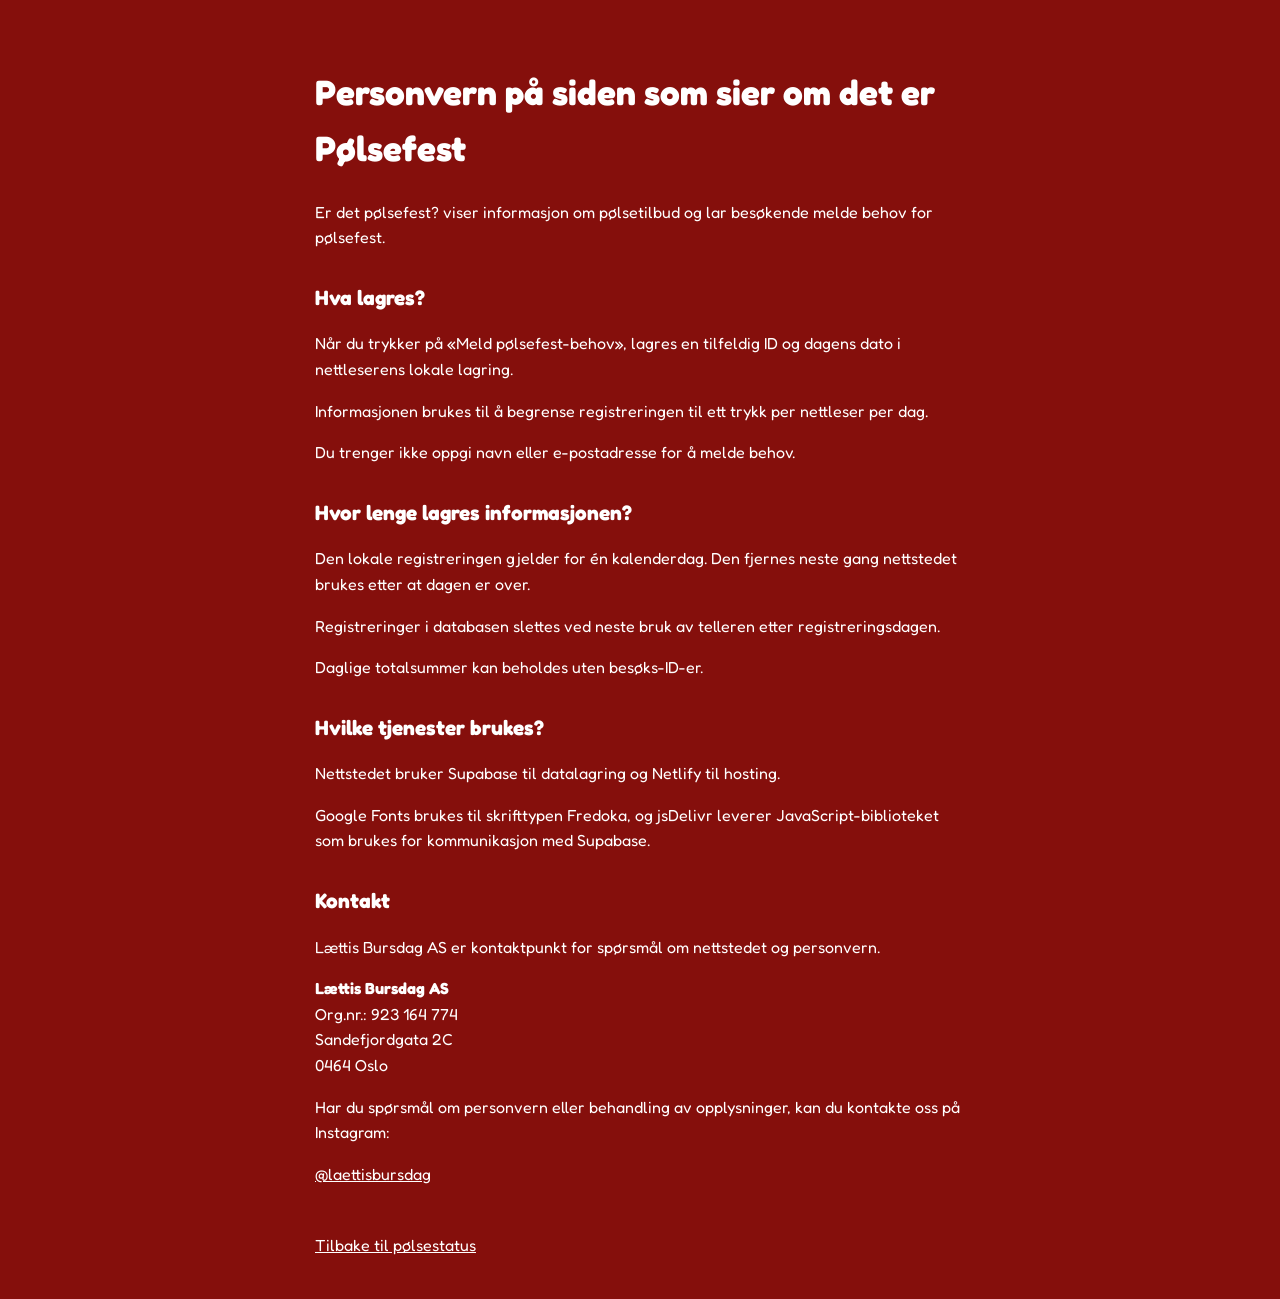
==== personvern.html @ 9d1ff0e8 "personvern" ====
<!DOCTYPE html>
<html lang="no">
<head>
    <meta charset="UTF-8">
    <meta name="viewport"
          content="width=device-width, initial-scale=1.0">

    <title>Personvern – Er det pølsefest?</title>

    <link
        href="https://fonts.googleapis.com/css2?family=Fredoka:wght@400;500;600&display=swap"
        rel="stylesheet">

    <style>
        body {
            font-family: "Fredoka", sans-serif;
            background-color: #850f0c;
            color: white;
            margin: 0;
            padding: 40px 20px;
            line-height: 1.6;
        }

        main {
            max-width: 650px;
            margin: 0 auto;
        }

        h1 {
            font-size: 2.2rem;
        }

        h2 {
            margin-top: 30px;
            font-size: 1.3rem;
        }

        p {
            font-size: 1rem;
        }

        a {
            color: white;
        }

        .tilbake {
            display: inline-block;
            margin-top: 30px;
        }
    </style>
</head>

<body>
    <main>

        <h1>Personvern på siden som sier om det er Pølsefest</h1>

        <p>
            Er det pølsefest? viser informasjon om
            pølsetilbud og lar besøkende melde
            behov for pølsefest.
        </p>

        <h2>Hva lagres?</h2>

        <p>
            Når du trykker på «Meld pølsefest-behov»,
            lagres en tilfeldig ID og dagens dato
            i nettleserens lokale lagring.
        </p>

        <p>
            Informasjonen brukes til å begrense
            registreringen til ett trykk per
            nettleser per dag.
        </p>

        <p>
            Du trenger ikke oppgi navn eller
            e-postadresse for å melde behov.
        </p>

        <h2>Hvor lenge lagres informasjonen?</h2>

        <p>
            Den lokale registreringen gjelder
            for én kalenderdag. Den fjernes
            neste gang nettstedet brukes
            etter at dagen er over.
        </p>

        <p>
            Registreringer i databasen slettes
            ved neste bruk av telleren etter
            registreringsdagen.
        </p>

        <p>
            Daglige totalsummer kan beholdes
            uten besøks-ID-er.
        </p>

        <h2>Hvilke tjenester brukes?</h2>

        <p>
            Nettstedet bruker Supabase til
            datalagring og Netlify til hosting.
        </p>

        <p>
            Google Fonts brukes til skrifttypen
            Fredoka, og jsDelivr leverer
            JavaScript-biblioteket som brukes
            for kommunikasjon med Supabase.
        </p>

       
<h2>Kontakt</h2>

<p>
    Lættis Bursdag AS er kontaktpunkt for
    spørsmål om nettstedet og personvern.
</p>

<p>
    <strong>Lættis Bursdag AS</strong><br>
    Org.nr.: 923 164 774<br>
    Sandefjordgata 2C<br>
    0464 Oslo
</p>

<p>
    Har du spørsmål om personvern eller
    behandling av opplysninger, kan du
    kontakte oss på Instagram:
</p>

<p>
    <a href="https://www.instagram.com/laettisbursdag/"
       target="_blank"
       rel="noopener noreferrer">
        @laettisbursdag
    </a>
</p>

        <a class="tilbake" href="index.html">
            Tilbake til pølsestatus
        </a>

    </main>
</body>
</html>
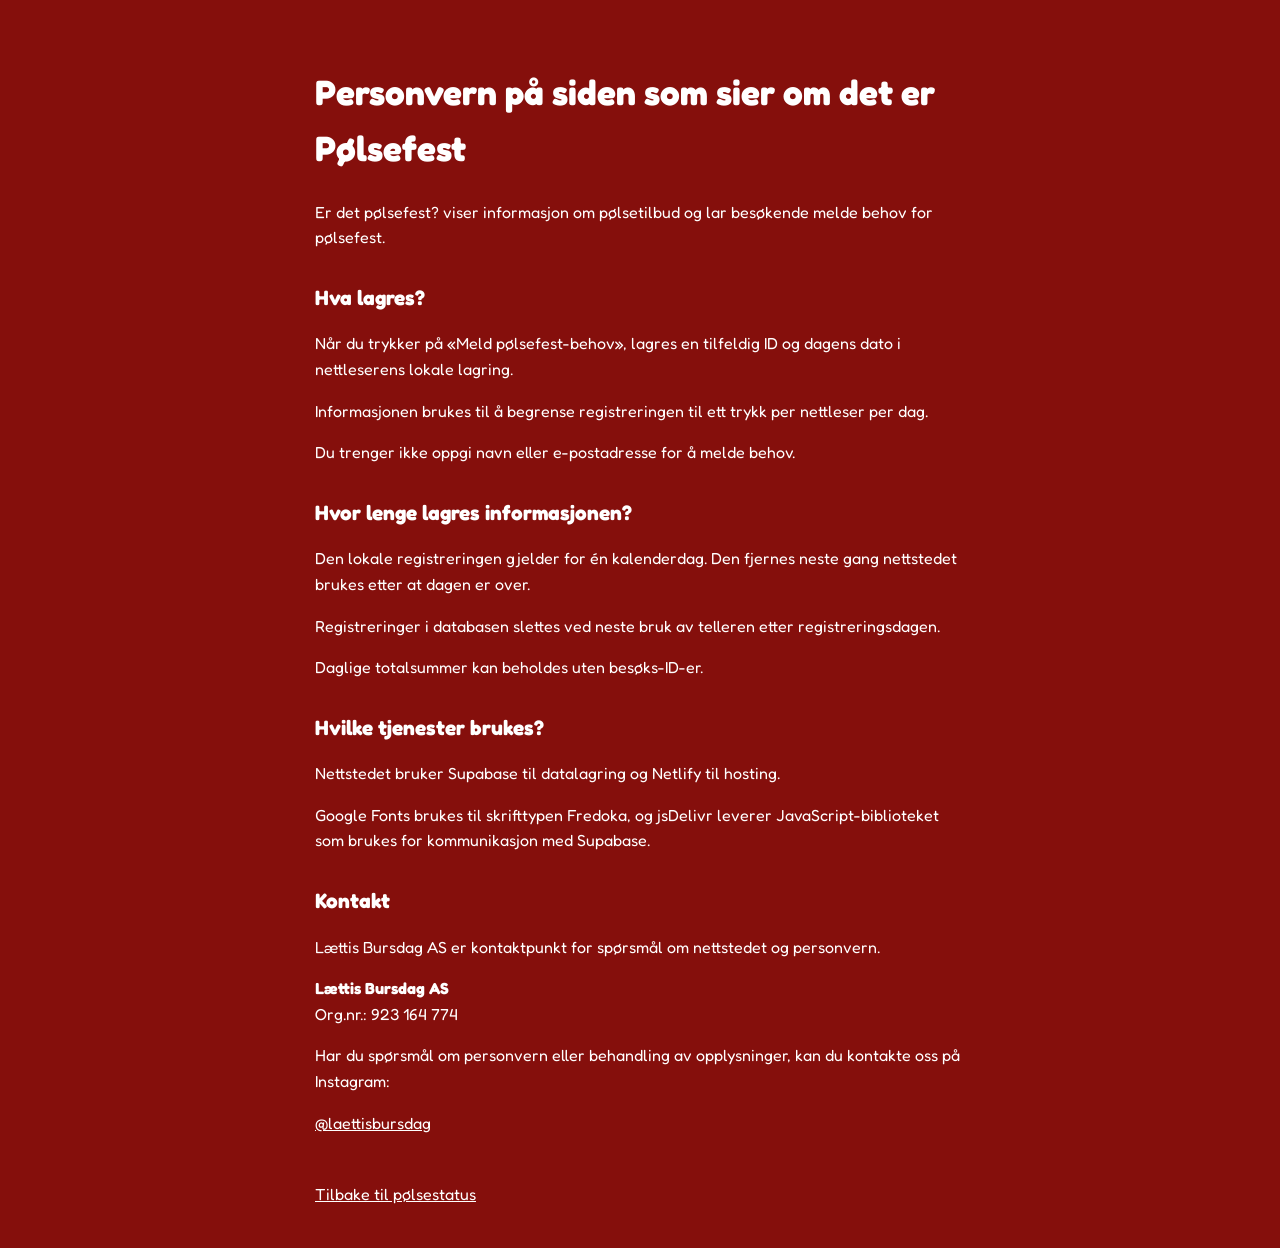
==== commit 7adb799f: "personvern uten doxxing" ====
--- a/personvern.html
+++ b/personvern.html
@@ -126,8 +126,6 @@
 <p>
     <strong>Lættis Bursdag AS</strong><br>
     Org.nr.: 923 164 774<br>
-    Sandefjordgata 2C<br>
-    0464 Oslo
 </p>
 
 <p>
